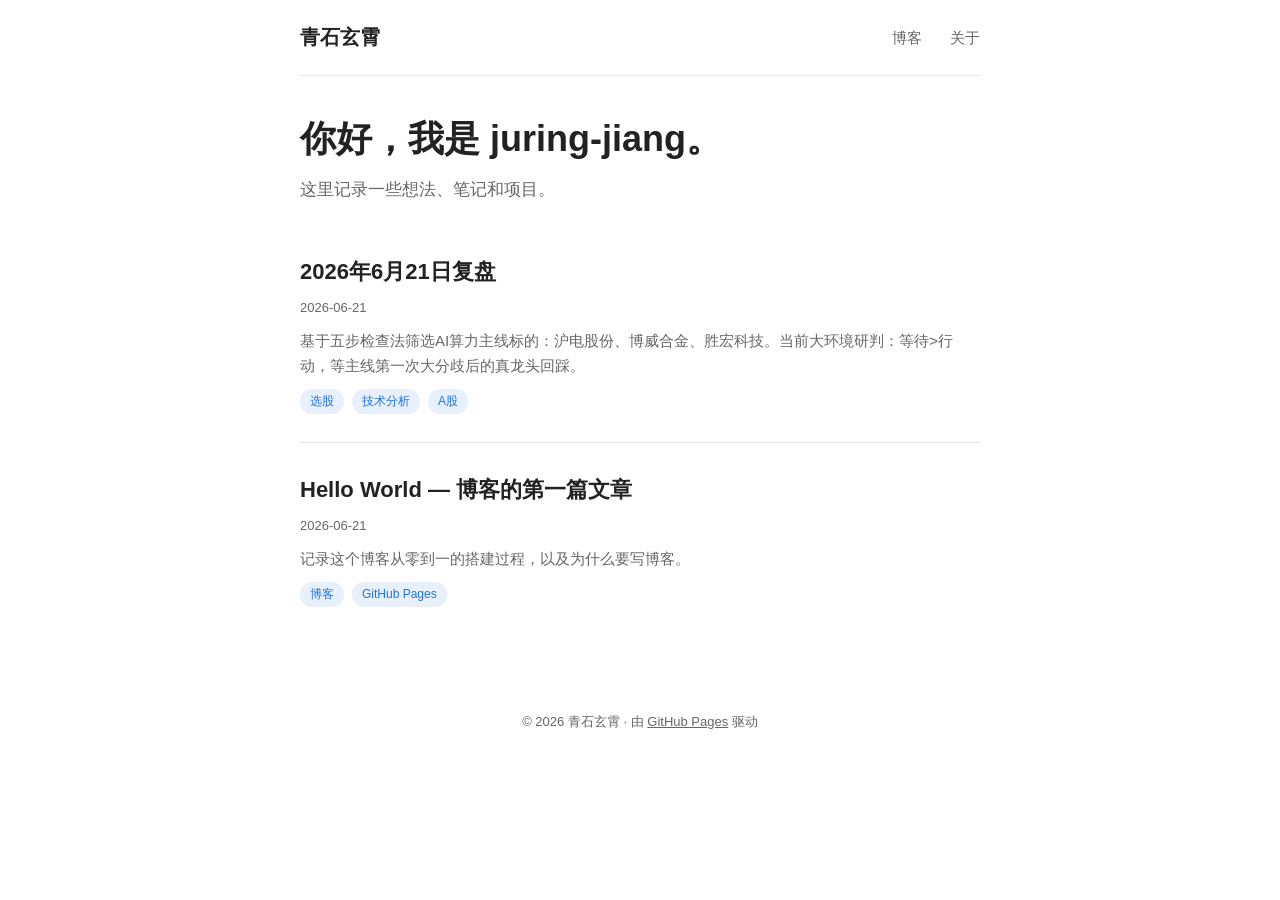
==== index.html @ 16de04e2 "站点更名为青石玄霄，复盘文章改标题" ====
<!DOCTYPE html>
<html lang="zh-CN">
<head>
  <meta charset="UTF-8">
  <meta name="viewport" content="width=device-width, initial-scale=1.0">
  <title>青石玄霄</title>
  <link rel="stylesheet" href="style.css">
</head>
<body>
  <div class="container">
    <nav>
      <a class="site-title" href="./">青石玄霄</a>
      <div class="nav-links">
        <a href="./">博客</a>
        <a href="about.html">关于</a>
      </div>
    </nav>

    <div class="hero">
      <h1>你好，我是 juring-jiang。</h1>
      <p>这里记录一些想法、笔记和项目。</p>
    </div>

    <ul class="post-list">
      <li class="post-card">
        <a href="posts/m20-pullback.html">
          <h2>2026年6月21日复盘</h2>
          <div class="meta">2026-06-21</div>
          <p class="excerpt">基于五步检查法筛选AI算力主线标的：沪电股份、博威合金、胜宏科技。当前大环境研判：等待&gt;行动，等主线第一次大分歧后的真龙头回踩。</p>
          <div class="tags">
            <span class="tag">选股</span>
            <span class="tag">技术分析</span>
            <span class="tag">A股</span>
          </div>
        </a>
      </li>
      <li class="post-card">
        <a href="posts/hello-world.html">
          <h2>Hello World — 博客的第一篇文章</h2>
          <div class="meta">2026-06-21</div>
          <p class="excerpt">记录这个博客从零到一的搭建过程，以及为什么要写博客。</p>
          <div class="tags">
            <span class="tag">博客</span>
            <span class="tag">GitHub Pages</span>
          </div>
        </a>
      </li>
    </ul>

    <footer>
      <p>&copy; 2026 青石玄霄 &middot; 由 <a href="https://pages.github.com">GitHub Pages</a> 驱动</p>
    </footer>
  </div>
</body>
</html>
---- style.css ----
:root {
  --bg: #fff;
  --text: #222;
  --muted: #666;
  --border: #e5e5e5;
  --accent: #1a73e8;
  --accent-hover: #1557b0;
  --card-bg: #fafafa;
  --tag-bg: #e8f0fe;
  --tag-text: #1a73e8;
  --max-width: 720px;
  --radius: 10px;
}

* { margin: 0; padding: 0; box-sizing: border-box; }

body {
  font-family: -apple-system, BlinkMacSystemFont, "Segoe UI", Roboto, "Helvetica Neue", Arial, "Noto Sans SC", sans-serif;
  color: var(--text);
  background: var(--bg);
  line-height: 1.75;
  font-size: 16px;
}

.container {
  max-width: var(--max-width);
  margin: 0 auto;
  padding: 0 20px;
}

nav {
  display: flex;
  justify-content: space-between;
  align-items: center;
  padding: 20px 0;
  border-bottom: 1px solid var(--border);
  margin-bottom: 40px;
}

nav .site-title {
  font-size: 20px;
  font-weight: 700;
  color: var(--text);
  text-decoration: none;
}

nav .nav-links a {
  margin-left: 24px;
  text-decoration: none;
  color: var(--muted);
  font-size: 15px;
}

nav .nav-links a:hover {
  color: var(--text);
}

.hero {
  margin-bottom: 48px;
}

.hero h1 {
  font-size: 36px;
  font-weight: 800;
  line-height: 1.3;
  margin-bottom: 12px;
}

.hero p {
  font-size: 17px;
  color: var(--muted);
}

.post-list {
  list-style: none;
}

.post-card {
  margin-bottom: 28px;
  padding-bottom: 28px;
  border-bottom: 1px solid var(--border);
}

.post-card:last-child {
  border-bottom: none;
}

.post-card a {
  text-decoration: none;
  color: inherit;
}

.post-card h2 {
  font-size: 22px;
  font-weight: 700;
  margin-bottom: 6px;
  color: var(--text);
}

.post-card h2:hover {
  color: var(--accent);
}

.post-card .meta {
  font-size: 13px;
  color: var(--muted);
  margin-bottom: 8px;
}

.post-card .excerpt {
  font-size: 15px;
  color: var(--muted);
  line-height: 1.7;
}

.post-card .tags {
  margin-top: 10px;
  display: flex;
  gap: 8px;
  flex-wrap: wrap;
}

.post-card .tag {
  font-size: 12px;
  padding: 2px 10px;
  border-radius: 12px;
  background: var(--tag-bg);
  color: var(--tag-text);
}

.about-section {
  max-width: 640px;
  margin: 0 auto;
}

.about-section h1 {
  font-size: 30px;
  font-weight: 800;
  margin-bottom: 20px;
}

.about-section p {
  font-size: 16px;
  color: var(--muted);
  margin-bottom: 16px;
}

.article {
  max-width: 680px;
  margin: 0 auto;
}

.article h1 {
  font-size: 32px;
  font-weight: 800;
  margin-bottom: 10px;
  line-height: 1.3;
}

.article .meta {
  font-size: 14px;
  color: var(--muted);
  margin-bottom: 30px;
}

.article .content h2 {
  font-size: 22px;
  font-weight: 700;
  margin-top: 36px;
  margin-bottom: 12px;
}

.article .content h3 {
  font-size: 18px;
  font-weight: 600;
  margin-top: 28px;
  margin-bottom: 10px;
}

.article .content p {
  margin-bottom: 16px;
  font-size: 16px;
  line-height: 1.85;
  color: #333;
}

.article .content ul, .article .content ol {
  margin-bottom: 16px;
  padding-left: 24px;
}

.article .content li {
  margin-bottom: 6px;
  color: #333;
}

.article .content pre {
  background: #f5f5f5;
  border-radius: var(--radius);
  padding: 16px;
  overflow-x: auto;
  margin-bottom: 16px;
  font-size: 14px;
  line-height: 1.6;
}

.article .content code {
  font-family: "SF Mono", "Fira Code", "Fira Mono", Menlo, Consolas, monospace;
  font-size: 14px;
  background: #f5f5f5;
  padding: 2px 6px;
  border-radius: 4px;
}

.article .content pre code {
  background: none;
  padding: 0;
}

.article .content table {
  width: 100%;
  border-collapse: collapse;
  margin-bottom: 20px;
  font-size: 14px;
}

.article .content th,
.article .content td {
  padding: 10px 14px;
  border: 1px solid var(--border);
  text-align: left;
  vertical-align: top;
}

.article .content th {
  background: #f5f5f5;
  font-weight: 600;
  font-size: 13px;
  color: var(--text);
}

.article .content td {
  color: #333;
}

.article .content blockquote {
  border-left: 3px solid var(--accent);
  padding: 8px 16px;
  margin: 16px 0;
  background: #f8f9fb;
  border-radius: 0 6px 6px 0;
  color: var(--muted);
  font-size: 15px;
}

.article .content hr {
  border: none;
  border-top: 1px solid var(--border);
  margin: 32px 0;
}

.article .content .callout {
  background: #fef9e7;
  border-left: 4px solid #f0b90b;
  padding: 12px 16px;
  border-radius: 0 8px 8px 0;
  margin: 16px 0;
  font-size: 14px;
  color: #333;
}

.article .content .callout-danger {
  background: #fdf0f0;
  border-left-color: #e24b4a;
}

.article .back-link {
  display: inline-block;
  margin-top: 40px;
  color: var(--accent);
  text-decoration: none;
  font-size: 15px;
}

.article .back-link:hover {
  text-decoration: underline;
}

footer {
  text-align: center;
  padding: 48px 0 32px;
  font-size: 13px;
  color: var(--muted);
}

footer a {
  color: var(--muted);
}

@media (max-width: 600px) {
  .hero h1 { font-size: 26px; }
  .post-card h2 { font-size: 19px; }
  .article h1 { font-size: 26px; }
  nav { flex-direction: column; gap: 10px; }
}
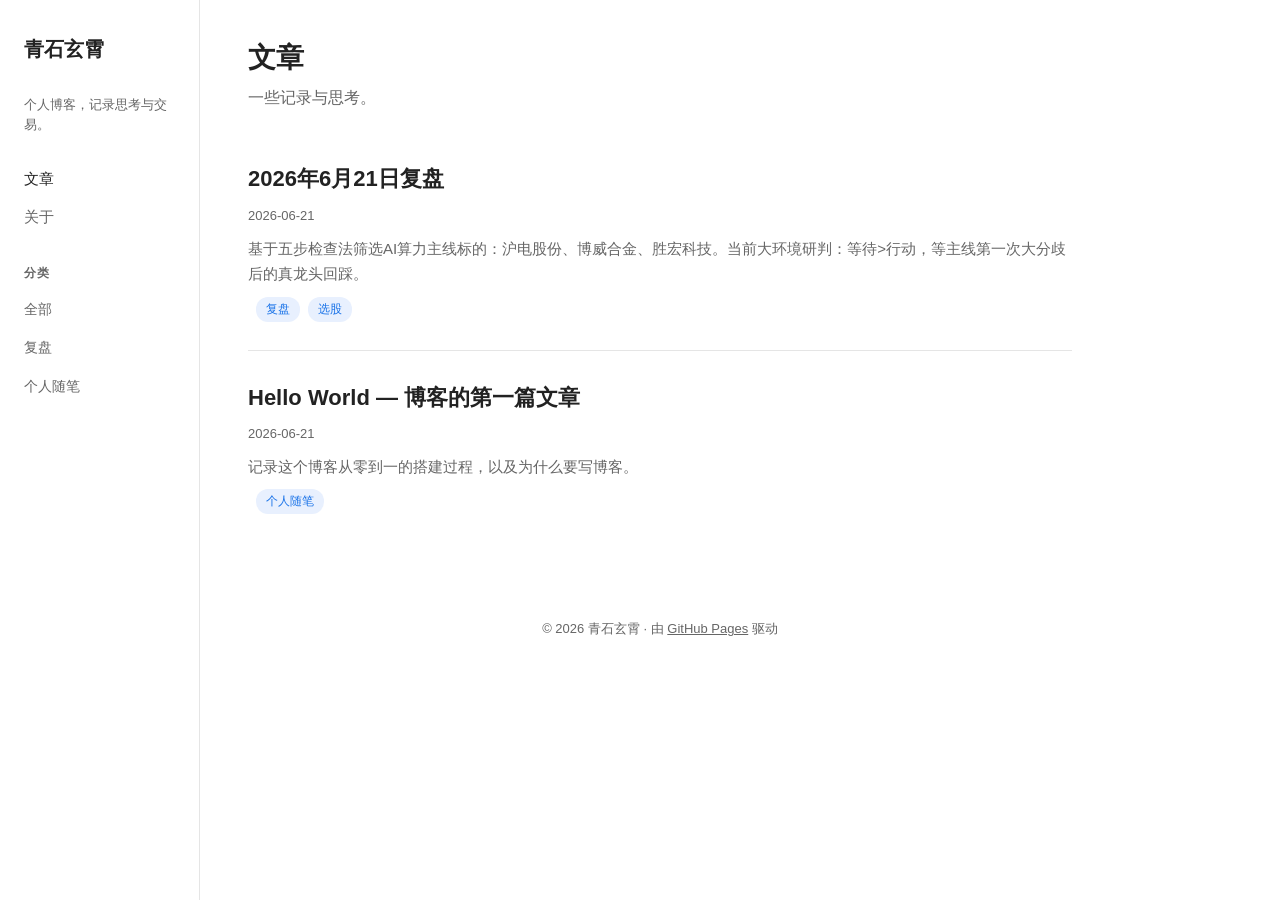
==== commit 3112a723: "新增左侧边栏分类导航，更新关于页介绍" ====
--- a/index.html
+++ b/index.html
@@ -7,49 +7,87 @@
   <link rel="stylesheet" href="style.css">
 </head>
 <body>
-  <div class="container">
-    <nav>
-      <a class="site-title" href="./">青石玄霄</a>
-      <div class="nav-links">
-        <a href="./">博客</a>
-        <a href="about.html">关于</a>
-      </div>
-    </nav>
 
-    <div class="hero">
-      <h1>你好，我是 juring-jiang。</h1>
-      <p>这里记录一些想法、笔记和项目。</p>
-    </div>
+<aside class="sidebar">
+  <a class="site-title" href="./">青石玄霄</a>
+  <p class="site-desc">个人博客，记录思考与交易。</p>
 
-    <ul class="post-list">
-      <li class="post-card">
-        <a href="posts/m20-pullback.html">
-          <h2>2026年6月21日复盘</h2>
-          <div class="meta">2026-06-21</div>
-          <p class="excerpt">基于五步检查法筛选AI算力主线标的：沪电股份、博威合金、胜宏科技。当前大环境研判：等待&gt;行动，等主线第一次大分歧后的真龙头回踩。</p>
-          <div class="tags">
-            <span class="tag">选股</span>
-            <span class="tag">技术分析</span>
-            <span class="tag">A股</span>
-          </div>
-        </a>
-      </li>
-      <li class="post-card">
-        <a href="posts/hello-world.html">
-          <h2>Hello World — 博客的第一篇文章</h2>
-          <div class="meta">2026-06-21</div>
-          <p class="excerpt">记录这个博客从零到一的搭建过程，以及为什么要写博客。</p>
-          <div class="tags">
-            <span class="tag">博客</span>
-            <span class="tag">GitHub Pages</span>
-          </div>
-        </a>
-      </li>
-    </ul>
+  <div class="sidebar-nav">
+    <a href="./" class="active">文章</a>
+    <a href="about.html">关于</a>
+  </div>
 
-    <footer>
-      <p>&copy; 2026 青石玄霄 &middot; 由 <a href="https://pages.github.com">GitHub Pages</a> 驱动</p>
-    </footer>
+  <div class="sidebar-cats">
+    <span class="cat-label">分类</span>
+    <a href="./">全部</a>
+    <a href="?tag=复盘">复盘</a>
+    <a href="?tag=个人随笔">个人随笔</a>
   </div>
+</aside>
+
+<main class="main">
+  <div class="hero">
+    <h1>文章</h1>
+    <p>一些记录与思考。</p>
+  </div>
+
+  <ul class="post-list">
+    <li class="post-card">
+      <a href="posts/m20-pullback.html">
+        <h2>2026年6月21日复盘</h2>
+        <div class="meta">2026-06-21</div>
+        <p class="excerpt">基于五步检查法筛选AI算力主线标的：沪电股份、博威合金、胜宏科技。当前大环境研判：等待&gt;行动，等主线第一次大分歧后的真龙头回踩。</p>
+        <div class="tags">
+          <a class="tag" href="?tag=复盘">复盘</a>
+          <a class="tag" href="?tag=选股">选股</a>
+        </div>
+      </a>
+    </li>
+    <li class="post-card">
+      <a href="posts/hello-world.html">
+        <h2>Hello World — 博客的第一篇文章</h2>
+        <div class="meta">2026-06-21</div>
+        <p class="excerpt">记录这个博客从零到一的搭建过程，以及为什么要写博客。</p>
+        <div class="tags">
+          <a class="tag" href="?tag=个人随笔">个人随笔</a>
+        </div>
+      </a>
+    </li>
+  </ul>
+
+  <footer>
+    <p>&copy; 2026 青石玄霄 &middot; 由 <a href="https://pages.github.com">GitHub Pages</a> 驱动</p>
+  </footer>
+</main>
+
+<script>
+(function(){
+  var params = new URLSearchParams(location.search);
+  var tag = params.get('tag');
+  if (!tag) return;
+  var cards = document.querySelectorAll('.post-card');
+  var any = false;
+  cards.forEach(function(c){
+    var tags = c.querySelectorAll('.tag');
+    var match = false;
+    tags.forEach(function(t){
+      if (t.textContent.trim() === tag) match = true;
+    });
+    if (!match) { c.style.display = 'none'; }
+    else { any = true; }
+  });
+  if (!any) {
+    document.querySelector('.hero h1').textContent = '没有「' + tag + '」分类的文章';
+    document.querySelector('.hero p').textContent = '';
+  } else {
+    document.querySelector('.hero h1').textContent = tag;
+    document.querySelector('.hero p').textContent = '';
+  }
+  document.querySelectorAll('.sidebar-cats a').forEach(function(a){
+    a.classList.toggle('active', a.getAttribute('href') === '?tag=' + tag);
+  });
+})();
+</script>
+
 </body>
 </html>
--- a/style.css
+++ b/style.css
@@ -5,10 +5,9 @@
   --border: #e5e5e5;
   --accent: #1a73e8;
   --accent-hover: #1557b0;
-  --card-bg: #fafafa;
   --tag-bg: #e8f0fe;
   --tag-text: #1a73e8;
-  --max-width: 720px;
+  --sidebar-w: 200px;
   --radius: 10px;
 }
 
@@ -22,37 +21,96 @@
   font-size: 16px;
 }
 
-.container {
-  max-width: var(--max-width);
-  margin: 0 auto;
-  padding: 0 20px;
-}
-
-nav {
-  display: flex;
-  justify-content: space-between;
-  align-items: center;
-  padding: 20px 0;
-  border-bottom: 1px solid var(--border);
-  margin-bottom: 40px;
-}
-
-nav .site-title {
+.sidebar {
+  position: fixed;
+  top: 0;
+  left: 0;
+  width: var(--sidebar-w);
+  height: 100vh;
+  padding: 32px 24px;
+  border-right: 1px solid var(--border);
+  display: flex;
+  flex-direction: column;
+  gap: 28px;
+  overflow-y: auto;
+}
+
+.sidebar .site-title {
   font-size: 20px;
   font-weight: 700;
   color: var(--text);
   text-decoration: none;
 }
 
-nav .nav-links a {
-  margin-left: 24px;
+.sidebar .site-title:hover {
+  color: var(--accent);
+}
+
+.sidebar .site-desc {
+  font-size: 13px;
+  color: var(--muted);
+  line-height: 1.5;
+}
+
+.sidebar-nav {
+  display: flex;
+  flex-direction: column;
+  gap: 4px;
+}
+
+.sidebar-nav a {
   text-decoration: none;
   color: var(--muted);
   font-size: 15px;
-}
-
-nav .nav-links a:hover {
-  color: var(--text);
+  padding: 4px 0;
+  transition: color .15s;
+}
+
+.sidebar-nav a:hover,
+.sidebar-nav a.active {
+  color: var(--text);
+}
+
+.sidebar-cats {
+  display: flex;
+  flex-direction: column;
+  gap: 8px;
+}
+
+.sidebar-cats .cat-label {
+  font-size: 12px;
+  font-weight: 600;
+  text-transform: uppercase;
+  letter-spacing: .5px;
+  color: var(--muted);
+  margin-bottom: 2px;
+}
+
+.sidebar-cats a {
+  text-decoration: none;
+  font-size: 14px;
+  color: var(--muted);
+  padding: 3px 0;
+  display: flex;
+  align-items: center;
+  gap: 8px;
+}
+
+.sidebar-cats a:hover,
+.sidebar-cats a.active {
+  color: var(--accent);
+}
+
+.sidebar-cats .count {
+  font-size: 12px;
+  color: var(--muted);
+  margin-left: auto;
+}
+
+.main {
+  margin-left: var(--sidebar-w);
+  padding: 40px 48px;
+  max-width: 920px;
 }
 
 .hero {
@@ -60,14 +118,14 @@
 }
 
 .hero h1 {
-  font-size: 36px;
+  font-size: 28px;
   font-weight: 800;
   line-height: 1.3;
-  margin-bottom: 12px;
+  margin-bottom: 8px;
 }
 
 .hero p {
-  font-size: 17px;
+  font-size: 16px;
   color: var(--muted);
 }
 
@@ -126,11 +184,15 @@
   border-radius: 12px;
   background: var(--tag-bg);
   color: var(--tag-text);
+  text-decoration: none;
+}
+
+.post-card .tag:hover {
+  filter: brightness(.95);
 }
 
 .about-section {
   max-width: 640px;
-  margin: 0 auto;
 }
 
 .about-section h1 {
@@ -146,8 +208,7 @@
 }
 
 .article {
-  max-width: 680px;
-  margin: 0 auto;
+  max-width: 700px;
 }
 
 .article h1 {
@@ -297,9 +358,29 @@
   color: var(--muted);
 }
 
-@media (max-width: 600px) {
-  .hero h1 { font-size: 26px; }
+@media (max-width: 768px) {
+  .sidebar {
+    position: static;
+    width: 100%;
+    height: auto;
+    padding: 20px;
+    border-right: none;
+    border-bottom: 1px solid var(--border);
+    flex-direction: row;
+    flex-wrap: wrap;
+    gap: 16px;
+    align-items: center;
+  }
+  .sidebar .site-desc { display: none; }
+  .sidebar-nav { flex-direction: row; gap: 16px; }
+  .sidebar-cats { flex-direction: row; gap: 12px; }
+  .sidebar-cats .cat-label { display: none; }
+  .sidebar-cats .count { display: none; }
+  .main {
+    margin-left: 0;
+    padding: 24px 20px;
+  }
+  .hero h1 { font-size: 24px; }
   .post-card h2 { font-size: 19px; }
   .article h1 { font-size: 26px; }
-  nav { flex-direction: column; gap: 10px; }
-}
+}
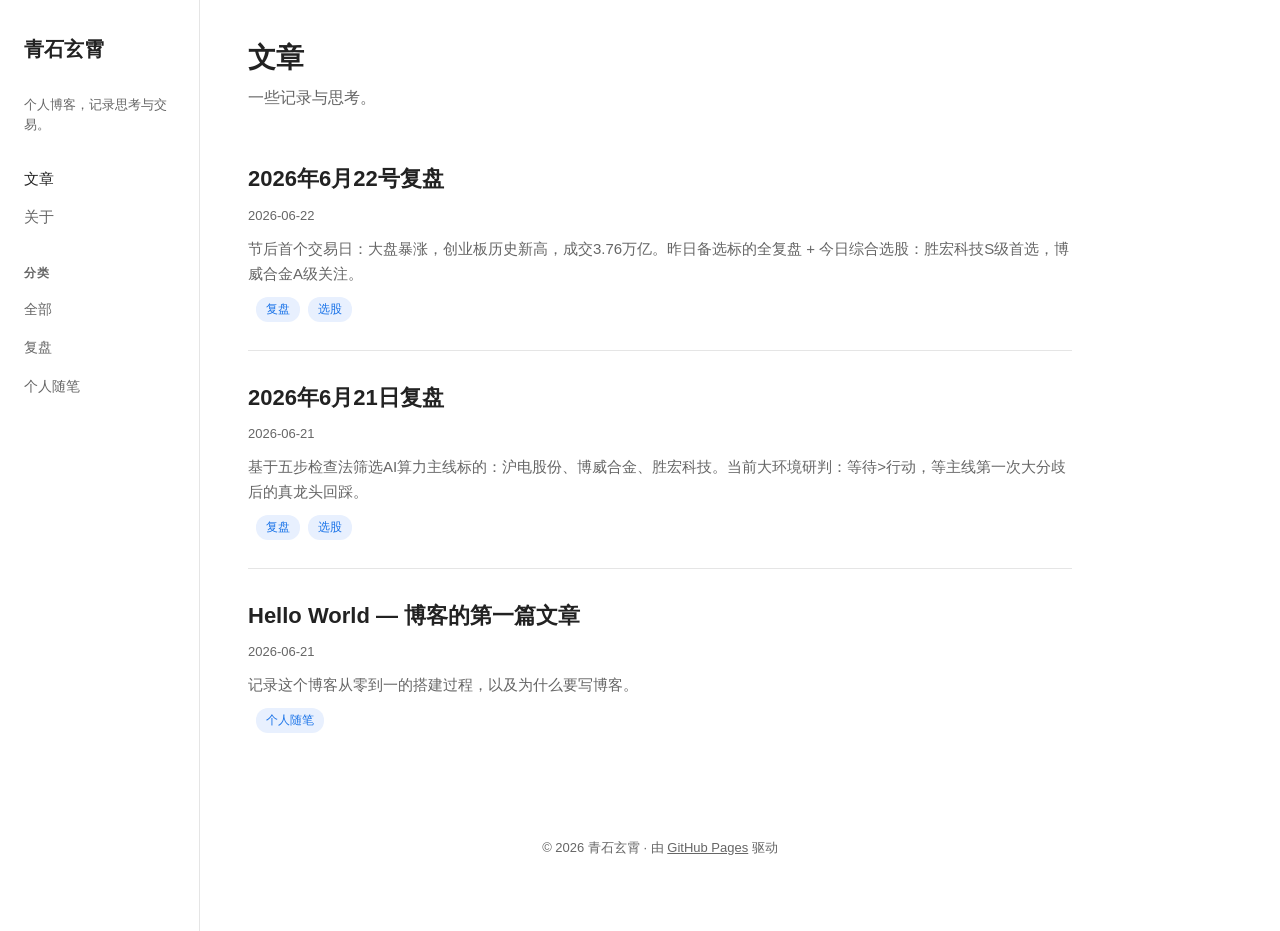
==== commit 86efe9df: "新增2026年6月22号复盘文章，补充报告样式" ====
--- a/index.html
+++ b/index.html
@@ -32,6 +32,17 @@
   </div>
 
   <ul class="post-list">
+    <li class="post-card">
+      <a href="posts/fupan-0622.html">
+        <h2>2026年6月22号复盘</h2>
+        <div class="meta">2026-06-22</div>
+        <p class="excerpt">节后首个交易日：大盘暴涨，创业板历史新高，成交3.76万亿。昨日备选标的全复盘 + 今日综合选股：胜宏科技S级首选，博威合金A级关注。</p>
+        <div class="tags">
+          <a class="tag" href="?tag=复盘">复盘</a>
+          <a class="tag" href="?tag=选股">选股</a>
+        </div>
+      </a>
+    </li>
     <li class="post-card">
       <a href="posts/m20-pullback.html">
         <h2>2026年6月21日复盘</h2>
--- a/style.css
+++ b/style.css
@@ -19,20 +19,18 @@
   background: var(--bg);
   line-height: 1.75;
   font-size: 16px;
+  display: flex;
+  min-height: 100vh;
 }
 
 .sidebar {
-  position: fixed;
-  top: 0;
-  left: 0;
   width: var(--sidebar-w);
-  height: 100vh;
+  flex-shrink: 0;
   padding: 32px 24px;
   border-right: 1px solid var(--border);
   display: flex;
   flex-direction: column;
   gap: 28px;
-  overflow-y: auto;
 }
 
 .sidebar .site-title {
@@ -108,7 +106,8 @@
 }
 
 .main {
-  margin-left: var(--sidebar-w);
+  flex: 1;
+  min-width: 0;
   padding: 40px 48px;
   max-width: 920px;
 }
@@ -209,6 +208,7 @@
 
 .article {
   max-width: 700px;
+  margin: 0 auto;
 }
 
 .article h1 {
@@ -335,6 +335,163 @@
   border-left-color: #e24b4a;
 }
 
+.article .content .callout-green {
+  background: #ebf4de;
+  border-left: 4px solid #5a9a1a;
+  padding: 12px 16px;
+  border-radius: 0 8px 8px 0;
+  margin: 16px 0;
+  font-size: 14px;
+  color: #2d5a0a;
+}
+
+.article .content .callout-blue {
+  background: #e8f0fa;
+  border-left: 4px solid #2560c0;
+  padding: 12px 16px;
+  border-radius: 0 8px 8px 0;
+  margin: 16px 0;
+  font-size: 14px;
+  color: #183a78;
+}
+
+.article .content .metrics-grid {
+  display: grid;
+  grid-template-columns: repeat(auto-fill, minmax(160px, 1fr));
+  gap: 10px;
+  margin: 16px 0;
+}
+
+.article .content .metric {
+  background: #f3f2ec;
+  border-radius: 8px;
+  padding: 12px 14px;
+}
+
+.article .content .metric .mlabel {
+  font-size: 11px;
+  color: #888;
+  margin-bottom: 3px;
+}
+
+.article .content .metric .mval {
+  font-size: 17px;
+  font-weight: 600;
+}
+
+.article .content .red { color: #c0282a; }
+.article .content .green { color: #27783a; }
+
+.article .content .badge {
+  display: inline-block;
+  font-size: 11px;
+  font-weight: 600;
+  padding: 3px 10px;
+  border-radius: 4px;
+  margin-right: 6px;
+}
+
+.article .content .badge-hit { background: #e8f4dc; color: #366010; }
+.article .content .badge-miss { background: #faeaea; color: #8a2020; }
+.article .content .badge-wait { background: #faf0e0; color: #7a4a10; }
+.article .content .badge-near { background: #e8f0fa; color: #2040a0; }
+
+.article .content .stock-card-rpt {
+  border: 0.5px solid var(--border);
+  border-radius: 10px;
+  overflow: hidden;
+  margin-bottom: 14px;
+}
+
+.article .content .sc-head {
+  padding: 14px 18px 10px;
+  display: flex;
+  justify-content: space-between;
+  align-items: flex-start;
+}
+
+.article .content .sc-head h4 { font-size: 15px; font-weight: 600; margin: 0 0 2px 0; }
+.article .content .sc-head .code { font-size: 11px; color: #999; }
+
+.article .content .sc-grade {
+  font-size: 12px;
+  font-weight: 700;
+  padding: 4px 10px;
+  border-radius: 6px;
+  white-space: nowrap;
+}
+
+.article .content .grade-s { background: #ffeaea; color: #a01818; }
+.article .content .grade-a { background: #fff4e0; color: #8a5010; }
+.article .content .grade-b { background: #f0f4ff; color: #2040a0; }
+
+.article .content .sc-body {
+  padding: 12px 18px 16px;
+  background: #faf9f7;
+  border-top: 0.5px solid var(--border);
+  display: grid;
+  grid-template-columns: repeat(auto-fill, minmax(160px, 1fr));
+  gap: 10px;
+}
+
+.article .content .sc-item label {
+  font-size: 11px;
+  color: #888;
+  display: block;
+  margin-bottom: 2px;
+}
+
+.article .content .sc-item .val {
+  font-size: 14px;
+  font-weight: 600;
+}
+
+.article .content .sc-foot {
+  padding: 12px 18px;
+  border-top: 0.5px solid var(--border);
+}
+
+.article .content .ops-box {
+  background: #f3f2ec;
+  border-radius: 7px;
+  padding: 11px 14px;
+  font-size: 13px;
+  line-height: 1.8;
+  color: #333;
+  margin-top: 10px;
+}
+
+.article .content .checklist {
+  display: flex;
+  flex-direction: column;
+  gap: 10px;
+  margin: 16px 0;
+}
+
+.article .content .cl-item {
+  display: flex;
+  align-items: flex-start;
+  gap: 12px;
+  font-size: 14px;
+}
+
+.article .content .cl-dot {
+  width: 22px;
+  height: 22px;
+  border-radius: 50%;
+  display: flex;
+  align-items: center;
+  justify-content: center;
+  font-size: 11px;
+  font-weight: 700;
+  flex-shrink: 0;
+  margin-top: 2px;
+}
+
+.article .content .cl-pass { background: #e8f4dc; color: #366010; }
+.article .content .cl-fail { background: #faeaea; color: #992020; }
+.article .content .cl-warn { background: #faf0e0; color: #8a5010; }
+
 .article .back-link {
   display: inline-block;
   margin-top: 40px;
@@ -359,10 +516,9 @@
 }
 
 @media (max-width: 768px) {
+  body { flex-direction: column; }
   .sidebar {
-    position: static;
     width: 100%;
-    height: auto;
     padding: 20px;
     border-right: none;
     border-bottom: 1px solid var(--border);
@@ -377,8 +533,8 @@
   .sidebar-cats .cat-label { display: none; }
   .sidebar-cats .count { display: none; }
   .main {
-    margin-left: 0;
     padding: 24px 20px;
+    max-width: none;
   }
   .hero h1 { font-size: 24px; }
   .post-card h2 { font-size: 19px; }
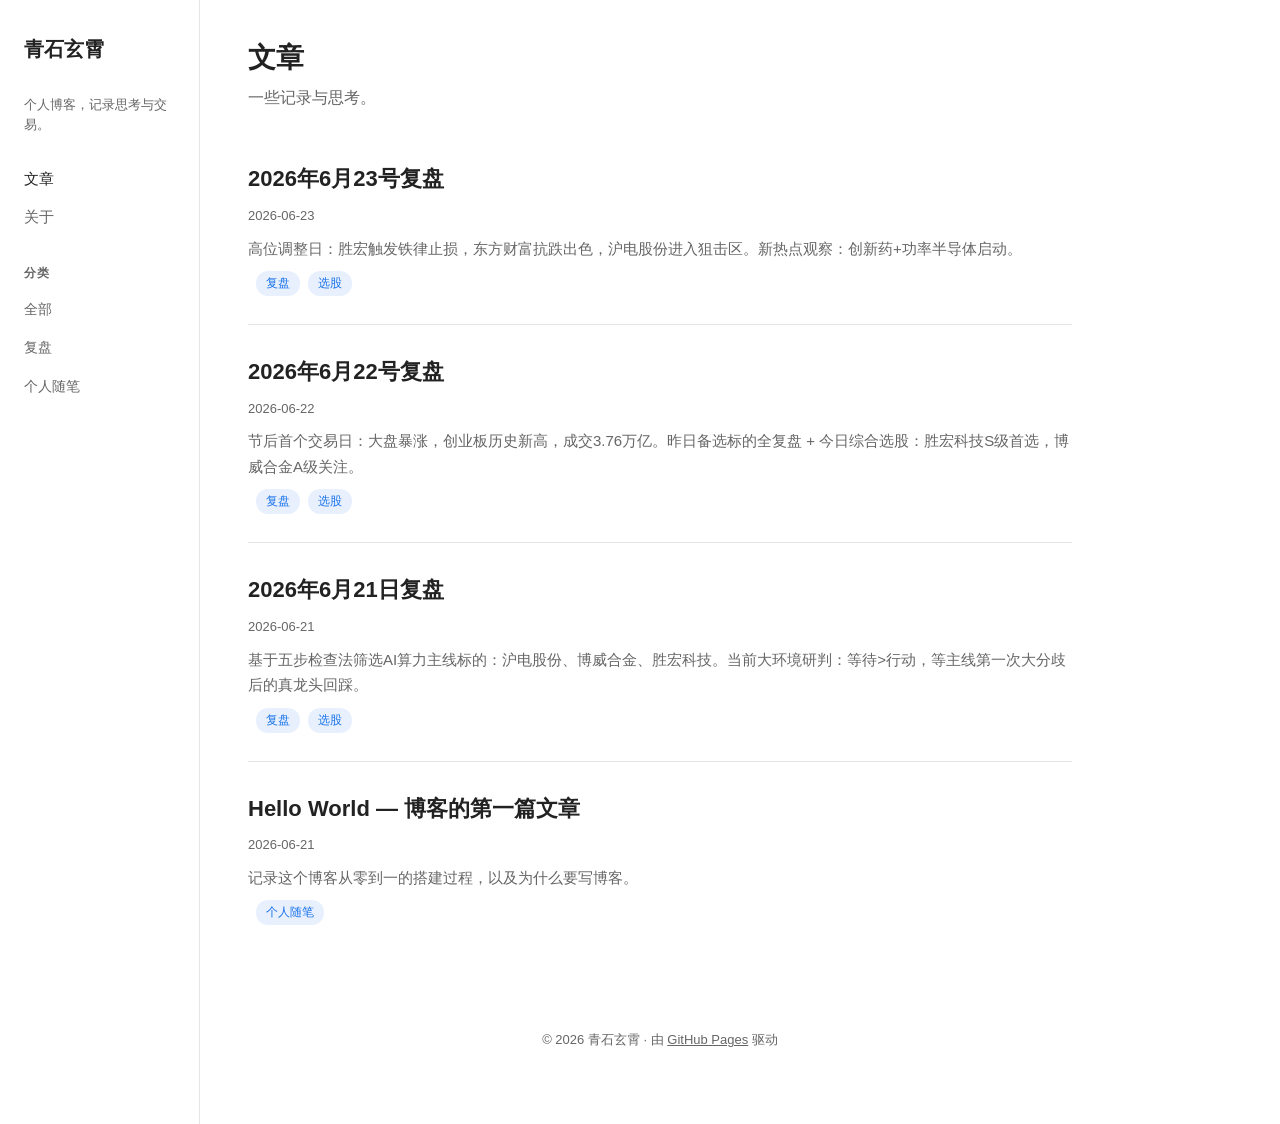
==== commit af134559: "新增2026年6月23号复盘文章" ====
--- a/index.html
+++ b/index.html
@@ -32,6 +32,17 @@
   </div>
 
   <ul class="post-list">
+    <li class="post-card">
+      <a href="posts/fupan-0623.html">
+        <h2>2026年6月23号复盘</h2>
+        <div class="meta">2026-06-23</div>
+        <p class="excerpt">高位调整日：胜宏触发铁律止损，东方财富抗跌出色，沪电股份进入狙击区。新热点观察：创新药+功率半导体启动。</p>
+        <div class="tags">
+          <a class="tag" href="?tag=复盘">复盘</a>
+          <a class="tag" href="?tag=选股">选股</a>
+        </div>
+      </a>
+    </li>
     <li class="post-card">
       <a href="posts/fupan-0622.html">
         <h2>2026年6月22号复盘</h2>
--- a/style.css
+++ b/style.css
@@ -355,6 +355,16 @@
   color: #183a78;
 }
 
+.article .content .callout-purple {
+  background: #f0ebf9;
+  border-left: 4px solid #7040c0;
+  padding: 12px 16px;
+  border-radius: 0 8px 8px 0;
+  margin: 16px 0;
+  font-size: 14px;
+  color: #3a1870;
+}
+
 .article .content .metrics-grid {
   display: grid;
   grid-template-columns: repeat(auto-fill, minmax(160px, 1fr));
@@ -491,6 +501,39 @@
 .article .content .cl-pass { background: #e8f4dc; color: #366010; }
 .article .content .cl-fail { background: #faeaea; color: #992020; }
 .article .content .cl-warn { background: #faf0e0; color: #8a5010; }
+
+.article .content .tag-s { display:inline-block; font-size:11px; font-weight:600; padding:3px 9px; border-radius:4px; background:#faeaea; color:#b01818; }
+.article .content .tag-a { display:inline-block; font-size:11px; font-weight:600; padding:3px 9px; border-radius:4px; background:#faf0e0; color:#904010; }
+.article .content .tag-b { display:inline-block; font-size:11px; font-weight:600; padding:3px 9px; border-radius:4px; background:#efefec; color:#555; }
+.article .content .tag-ok { display:inline-block; font-size:11px; font-weight:600; padding:3px 9px; border-radius:4px; background:#e8f4dc; color:#2a6018; }
+.article .content .tag-warn { display:inline-block; font-size:11px; font-weight:600; padding:3px 9px; border-radius:4px; background:#faf0e0; color:#8a4f10; }
+.article .content .tag-stop { display:inline-block; font-size:11px; font-weight:600; padding:3px 9px; border-radius:4px; background:#faeaea; color:#922020; }
+.article .content .tag-wait { display:inline-block; font-size:11px; font-weight:600; padding:3px 9px; border-radius:4px; background:#eef2fa; color:#3050a0; }
+
+.article .content .chip { display:inline-block; font-size:11px; padding:3px 9px; border-radius:4px; background:#ececea; color:#555; margin:2px 4px 2px 0; }
+.article .content .chip-ok { background:#e0f0d8; color:#2a6010; }
+.article .content .chip-bad { background:#faecec; color:#b02020; }
+.article .content .chip-warn { background:#faf0e0; color:#8a4010; }
+
+.article .content .summary-grid { display:grid; grid-template-columns:repeat(3,1fr); gap:12px; margin:16px 0; }
+.article .content .sum-card { border-radius:8px; padding:14px 16px; }
+.article .content .sum-card h4 { font-size:13px; font-weight:600; margin:0 0 8px 0; }
+.article .content .sum-card p { font-size:13px; line-height:1.75; color:#4a4a48; margin:0; }
+.article .content .sum-s { background:#faeaea; }
+.article .content .sum-a { background:#faf1e3; }
+
+.article .content .two-col { display:grid; grid-template-columns:1fr 1fr; gap:16px; }
+.article .content .kv-box { background:#f3f2ec; border-radius:10px; padding:16px 18px; margin-bottom:12px; }
+.article .content .kv-box h4 { font-size:14px; font-weight:600; margin:0 0 10px 0; color:#1c1c1a; }
+.article .content .kv-row { display:flex; justify-content:space-between; align-items:baseline; padding:5px 0; border-bottom:0.5px solid #e8e7e3; font-size:13px; }
+.article .content .kv-row:last-child { border-bottom:none; }
+.article .content .kv-row .k { color:#888; }
+.article .content .kv-row .v { font-weight:600; }
+
+@media (max-width: 640px) {
+  .article .content .summary-grid { grid-template-columns:1fr; }
+  .article .content .two-col { grid-template-columns:1fr; }
+}
 
 .article .back-link {
   display: inline-block;
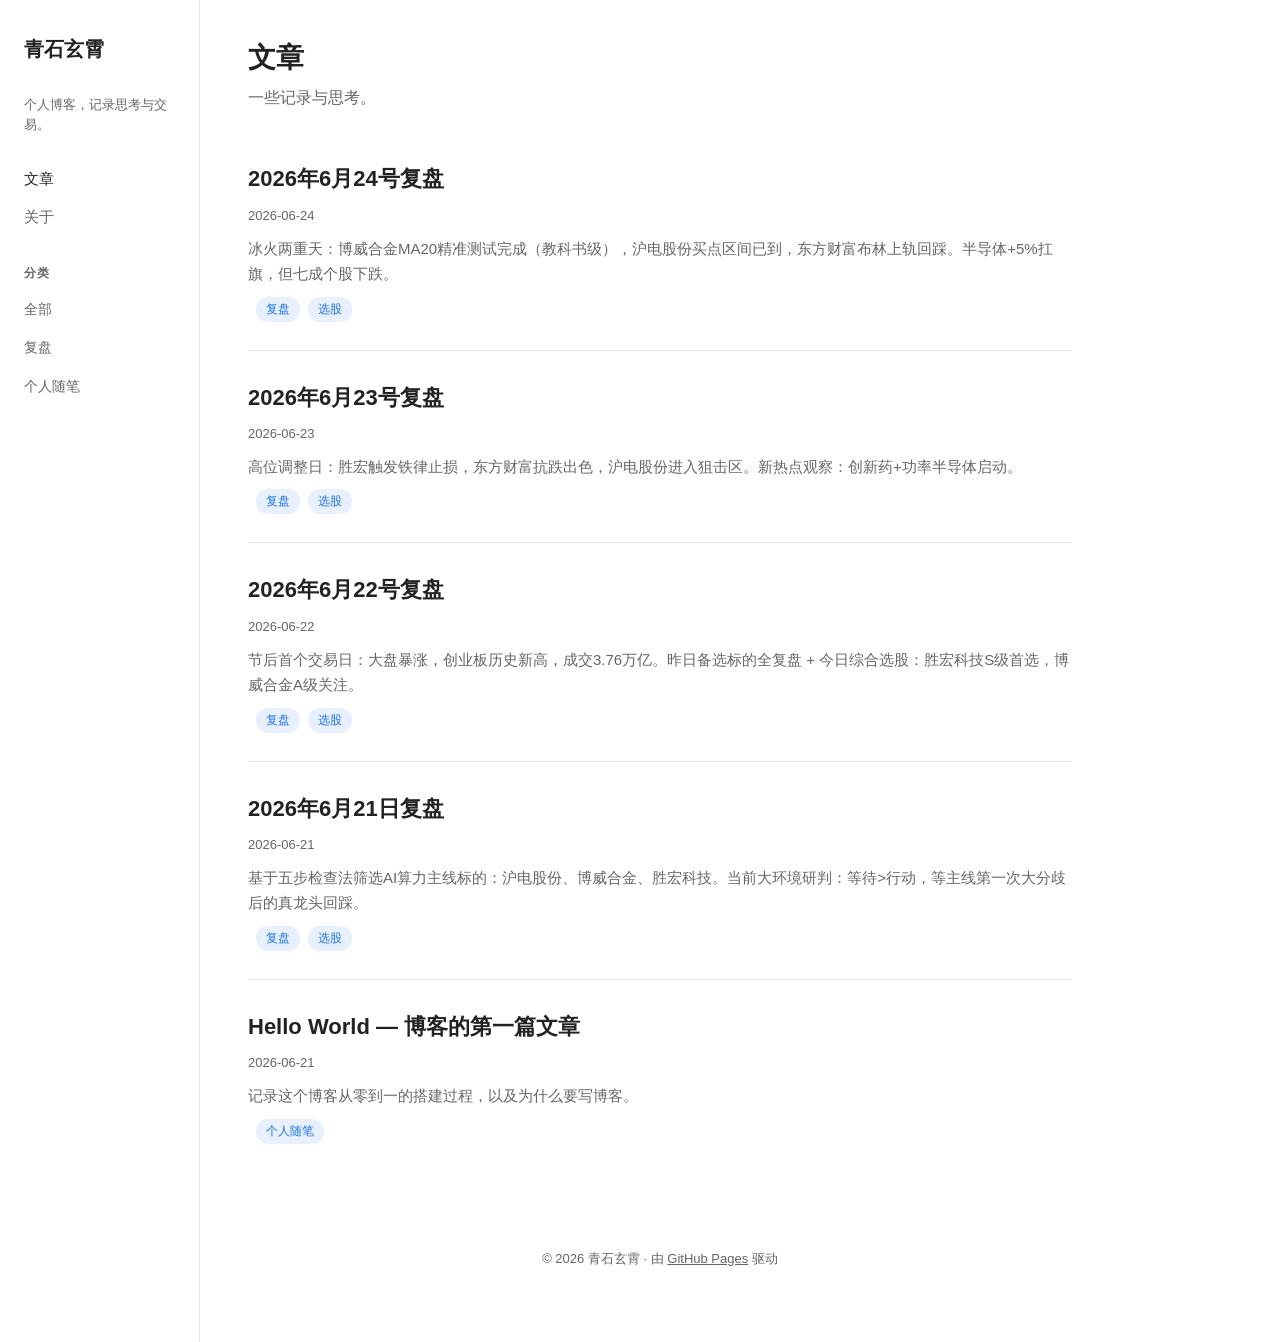
==== commit f18bbdf4: "新增2026年6月24号复盘文章" ====
--- a/index.html
+++ b/index.html
@@ -32,6 +32,17 @@
   </div>
 
   <ul class="post-list">
+    <li class="post-card">
+      <a href="posts/fupan-0624.html">
+        <h2>2026年6月24号复盘</h2>
+        <div class="meta">2026-06-24</div>
+        <p class="excerpt">冰火两重天：博威合金MA20精准测试完成（教科书级），沪电股份买点区间已到，东方财富布林上轨回踩。半导体+5%扛旗，但七成个股下跌。</p>
+        <div class="tags">
+          <a class="tag" href="?tag=复盘">复盘</a>
+          <a class="tag" href="?tag=选股">选股</a>
+        </div>
+      </a>
+    </li>
     <li class="post-card">
       <a href="posts/fupan-0623.html">
         <h2>2026年6月23号复盘</h2>
--- a/style.css
+++ b/style.css
@@ -364,6 +364,30 @@
   font-size: 14px;
   color: #3a1870;
 }
+
+.article .content .callout-yellow {
+  background: #fdfae8;
+  border-left: 4px solid #c0a010;
+  padding: 12px 16px;
+  border-radius: 0 8px 8px 0;
+  margin: 16px 0;
+  font-size: 14px;
+  color: #6a5010;
+}
+
+.article .content .tag-hold { display:inline-block; font-size:11px; font-weight:600; padding:3px 9px; border-radius:4px; background:#f3eff9; color:#5a30a0; }
+
+.article .content .note-row { display:flex; align-items:flex-start; gap:8px; font-size:13px; color:#555; margin-bottom:7px; }
+.article .content .note-dot { width:5px; height:5px; border-radius:50%; flex-shrink:0; margin-top:7px; }
+.article .content .dot-red { background:#c03030; }
+.article .content .dot-green { background:#4a9a18; }
+.article .content .dot-blue { background:#2060c0; }
+.article .content .dot-orange { background:#c07820; }
+
+.article .content .stock-label { display:inline-block; font-size:12px; font-weight:700; padding:4px 12px; border-radius:6px; }
+.article .content .stock-label-s { background:#faeaea; color:#b01818; border:1px solid #f0c0c0; }
+.article .content .stock-label-warn { background:#faf0e0; color:#904010; border:1px solid #f0d0a0; }
+.article .content .stock-label-wait { background:#faf0e0; color:#904010; border:1px solid #f0d0a0; }
 
 .article .content .metrics-grid {
   display: grid;
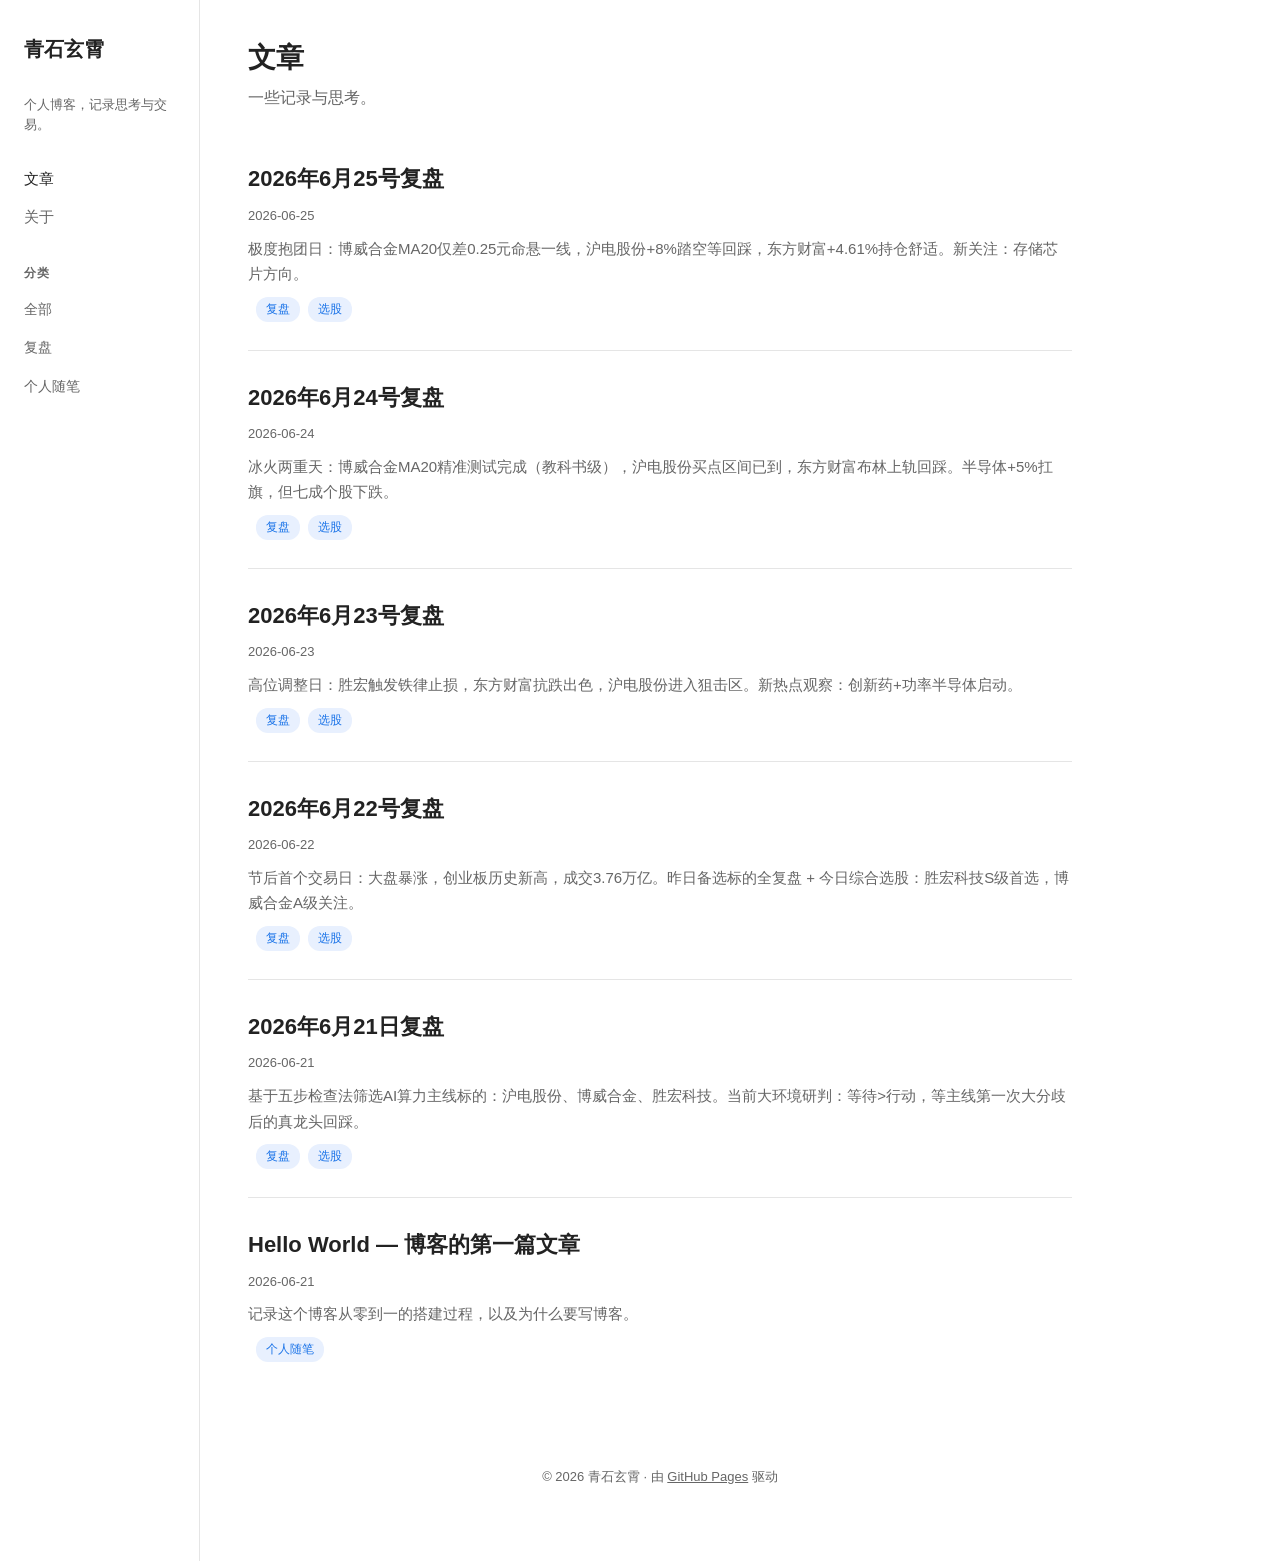
==== commit 3aed1117: "新增2026年6月25号复盘文章" ====
--- a/index.html
+++ b/index.html
@@ -32,6 +32,17 @@
   </div>
 
   <ul class="post-list">
+    <li class="post-card">
+      <a href="posts/fupan-0625.html">
+        <h2>2026年6月25号复盘</h2>
+        <div class="meta">2026-06-25</div>
+        <p class="excerpt">极度抱团日：博威合金MA20仅差0.25元命悬一线，沪电股份+8%踏空等回踩，东方财富+4.61%持仓舒适。新关注：存储芯片方向。</p>
+        <div class="tags">
+          <a class="tag" href="?tag=复盘">复盘</a>
+          <a class="tag" href="?tag=选股">选股</a>
+        </div>
+      </a>
+    </li>
     <li class="post-card">
       <a href="posts/fupan-0624.html">
         <h2>2026年6月24号复盘</h2>
--- a/style.css
+++ b/style.css
@@ -383,6 +383,26 @@
 .article .content .dot-green { background:#4a9a18; }
 .article .content .dot-blue { background:#2060c0; }
 .article .content .dot-orange { background:#c07820; }
+
+.article .content .timeline { margin:12px 0; }
+.article .content .tl-row { display:flex; gap:10px; align-items:flex-start; margin-bottom:8px; font-size:13px; }
+.article .content .tl-date { width:52px; flex-shrink:0; color:#888; font-size:11px; padding-top:1px; }
+.article .content .tl-dot { width:8px; height:8px; border-radius:50%; flex-shrink:0; margin-top:5px; }
+.article .content .tl-dot-red { background:#c03030; }
+.article .content .tl-dot-green { background:#3a9a30; }
+.article .content .tl-dot-orange { background:#c07820; }
+.article .content .tl-dot-blue { background:#2560c0; }
+.article .content .tl-dot-gray { background:#bbb; }
+.article .content .tl-body { flex:1; color:#3a3a38; line-height:1.7; }
+
+.article .content .verdict { padding:10px 14px; border-radius:7px; font-size:13px; font-weight:500; margin-top:12px; }
+.article .content .verdict-hold { background:#ebf4de; color:#2d5a0a; }
+.article .content .verdict-stop { background:#faecec; color:#7a1a1a; }
+.article .content .verdict-buy { background:#e8f0fa; color:#183a78; }
+.article .content .verdict-watch { background:#faf1e3; color:#6b4010; }
+.article .content .verdict-miss { background:#f5f0fa; color:#4a2a8a; }
+
+.article .content .warn-box { background:#fdfae8; border:1px solid #e8d060; border-radius:8px; padding:12px 16px; font-size:13px; color:#5a4410; line-height:1.8; margin:14px 0; }
 
 .article .content .stock-label { display:inline-block; font-size:12px; font-weight:700; padding:4px 12px; border-radius:6px; }
 .article .content .stock-label-s { background:#faeaea; color:#b01818; border:1px solid #f0c0c0; }
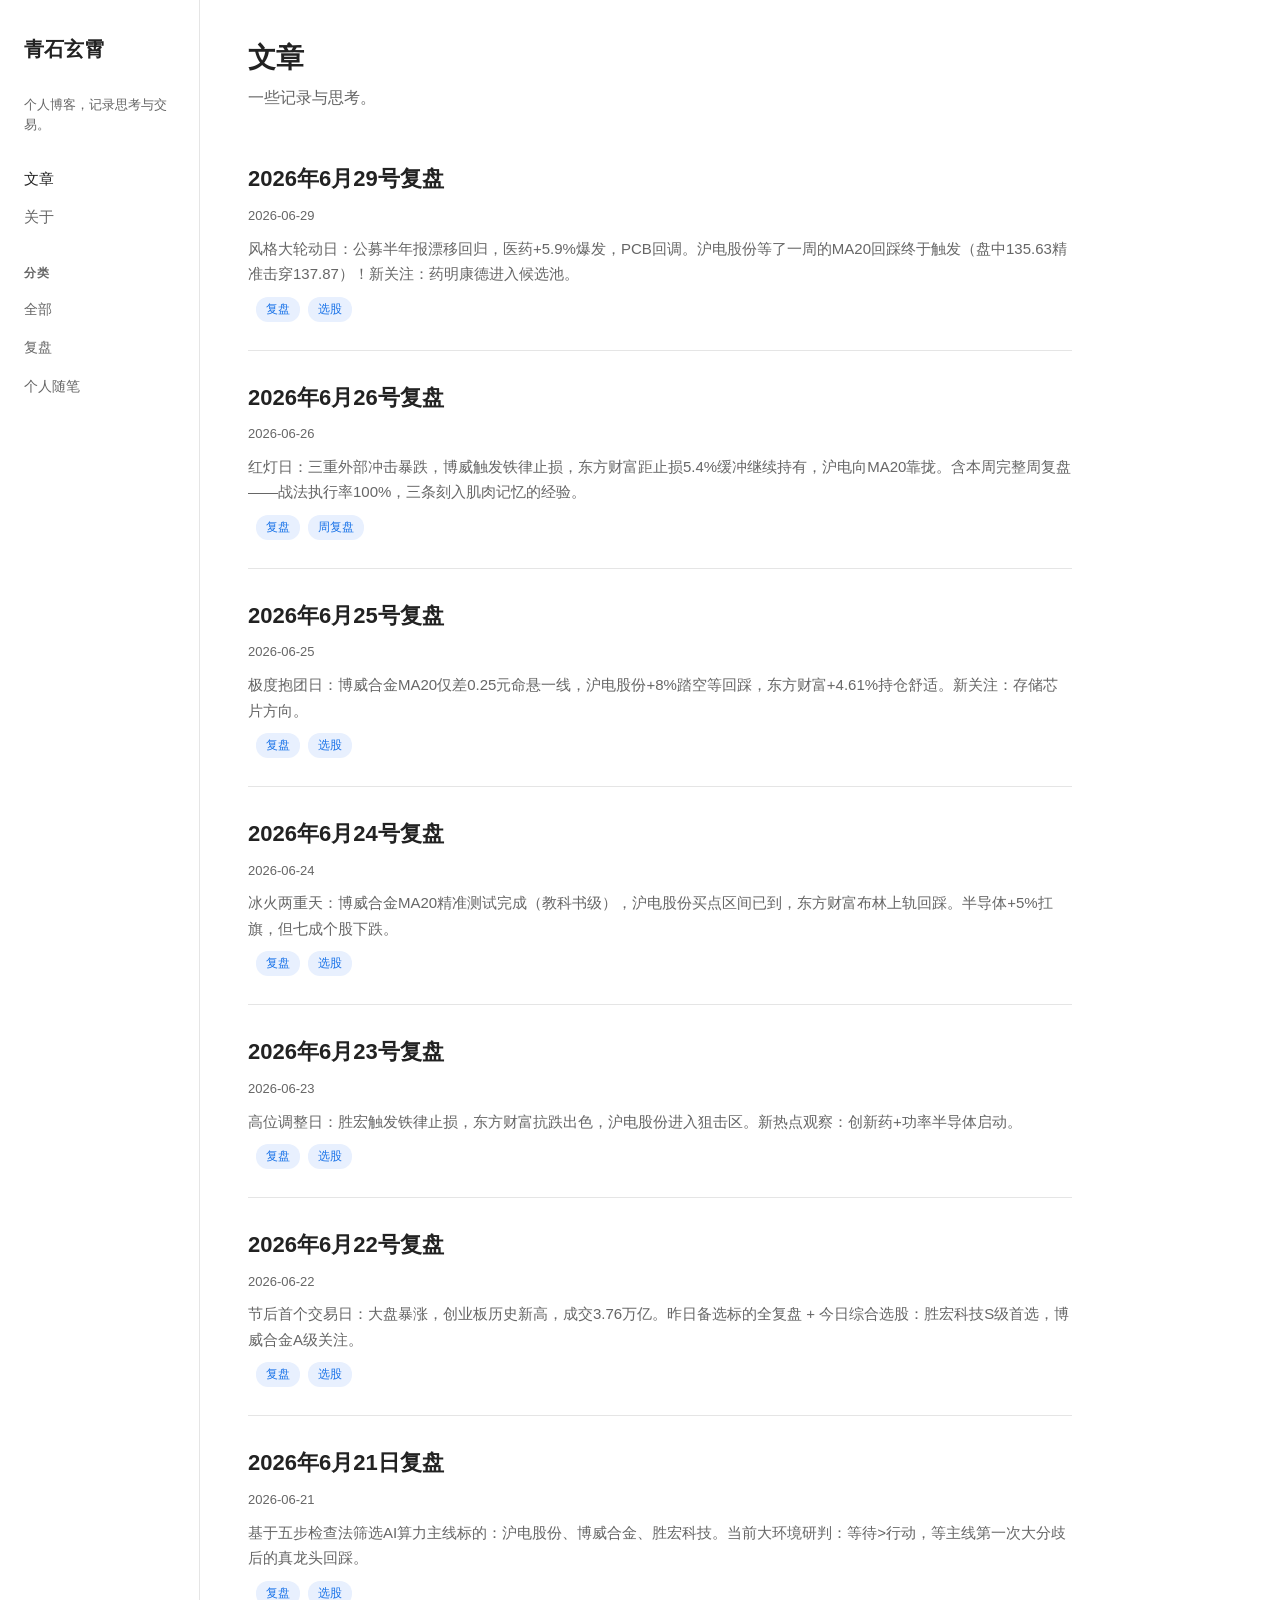
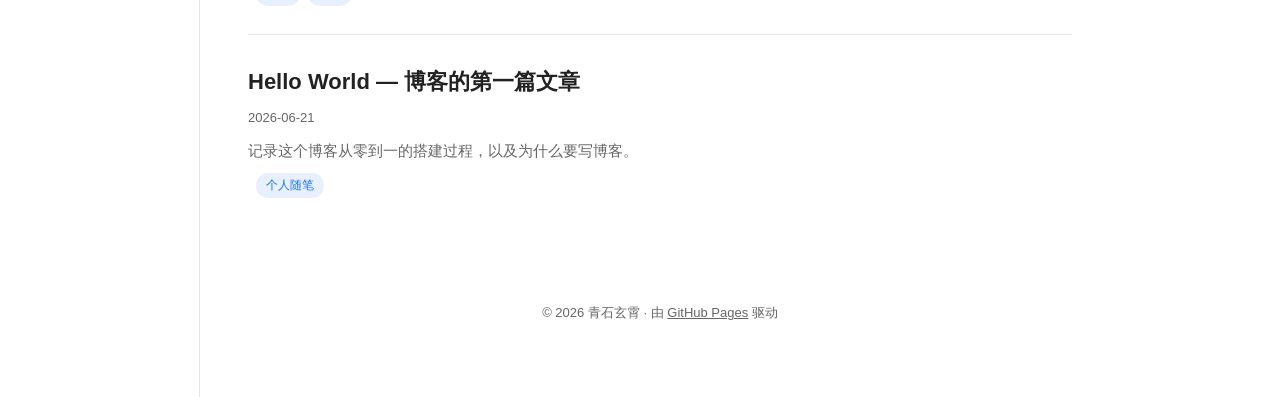
==== commit 1a4156ba: "新增2026年6月29号复盘文章" ====
--- a/index.html
+++ b/index.html
@@ -32,6 +32,28 @@
   </div>
 
   <ul class="post-list">
+    <li class="post-card">
+      <a href="posts/fupan-0629.html">
+        <h2>2026年6月29号复盘</h2>
+        <div class="meta">2026-06-29</div>
+        <p class="excerpt">风格大轮动日：公募半年报漂移回归，医药+5.9%爆发，PCB回调。沪电股份等了一周的MA20回踩终于触发（盘中135.63精准击穿137.87）！新关注：药明康德进入候选池。</p>
+        <div class="tags">
+          <a class="tag" href="?tag=复盘">复盘</a>
+          <a class="tag" href="?tag=选股">选股</a>
+        </div>
+      </a>
+    </li>
+    <li class="post-card">
+      <a href="posts/fupan-0626.html">
+        <h2>2026年6月26号复盘</h2>
+        <div class="meta">2026-06-26</div>
+        <p class="excerpt">红灯日：三重外部冲击暴跌，博威触发铁律止损，东方财富距止损5.4%缓冲继续持有，沪电向MA20靠拢。含本周完整周复盘——战法执行率100%，三条刻入肌肉记忆的经验。</p>
+        <div class="tags">
+          <a class="tag" href="?tag=复盘">复盘</a>
+          <a class="tag" href="?tag=周复盘">周复盘</a>
+        </div>
+      </a>
+    </li>
     <li class="post-card">
       <a href="posts/fupan-0625.html">
         <h2>2026年6月25号复盘</h2>
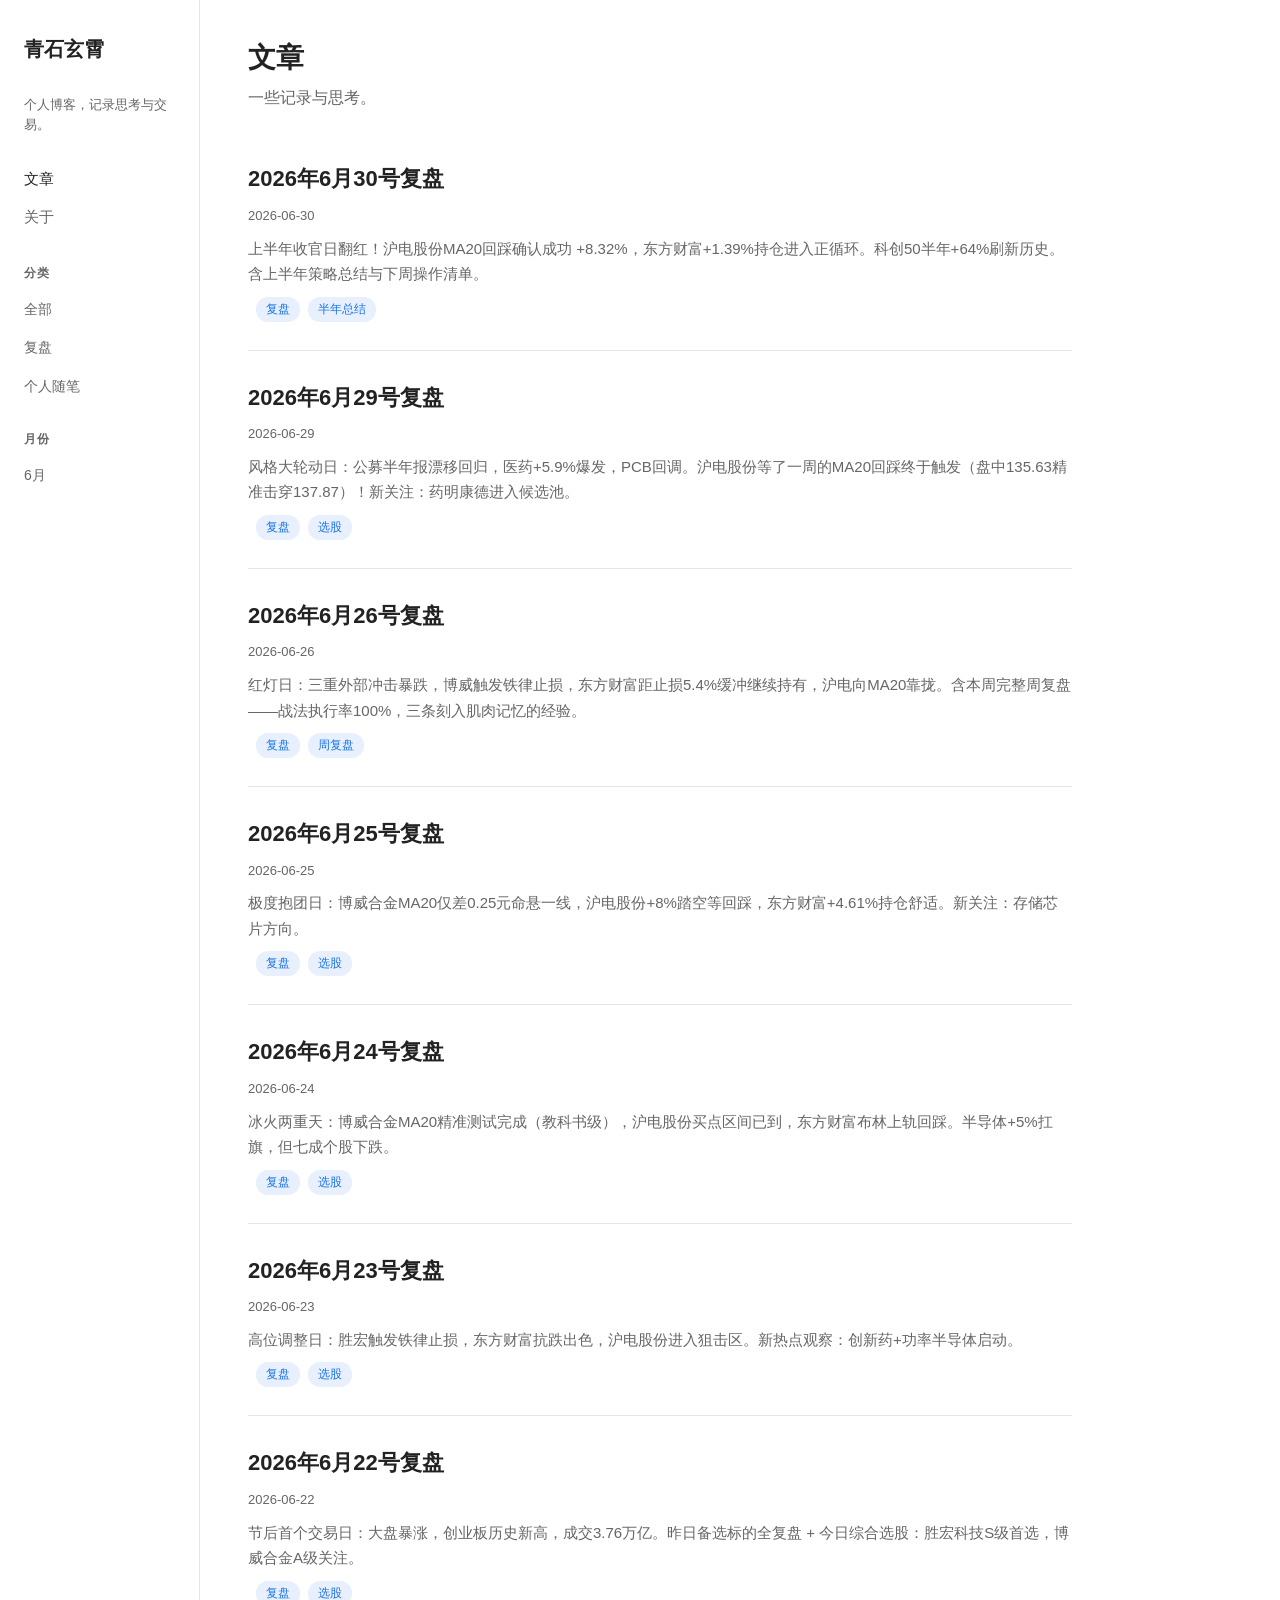
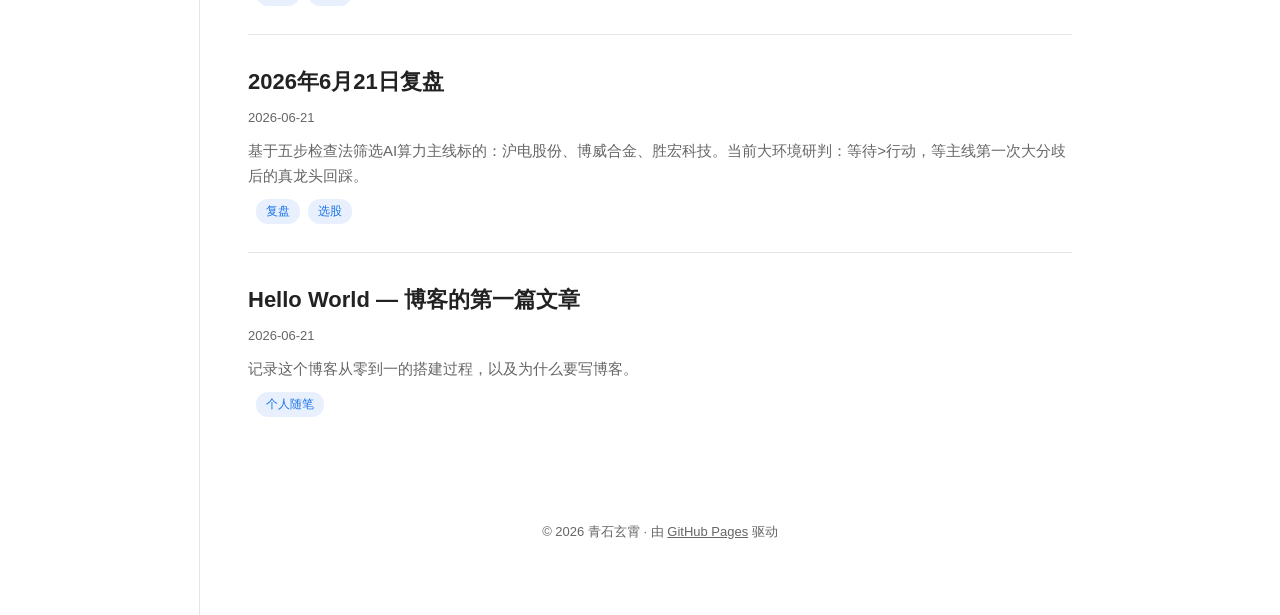
==== commit 746fdc7f: "左侧导航栏增加6月月份筛选" ====
--- a/index.html
+++ b/index.html
@@ -23,6 +23,10 @@
     <a href="?tag=复盘">复盘</a>
     <a href="?tag=个人随笔">个人随笔</a>
   </div>
+  <div class="sidebar-cats">
+    <span class="cat-label">月份</span>
+    <a href="?month=6">6月</a>
+  </div>
 </aside>
 
 <main class="main">
@@ -32,6 +36,17 @@
   </div>
 
   <ul class="post-list">
+    <li class="post-card">
+      <a href="posts/fupan-0630.html">
+        <h2>2026年6月30号复盘</h2>
+        <div class="meta">2026-06-30</div>
+        <p class="excerpt">上半年收官日翻红！沪电股份MA20回踩确认成功 +8.32%，东方财富+1.39%持仓进入正循环。科创50半年+64%刷新历史。含上半年策略总结与下周操作清单。</p>
+        <div class="tags">
+          <a class="tag" href="?tag=复盘">复盘</a>
+          <a class="tag" href="?tag=半年总结">半年总结</a>
+        </div>
+      </a>
+    </li>
     <li class="post-card">
       <a href="posts/fupan-0629.html">
         <h2>2026年6月29号复盘</h2>
@@ -130,27 +145,42 @@
 (function(){
   var params = new URLSearchParams(location.search);
   var tag = params.get('tag');
-  if (!tag) return;
+  var month = params.get('month');
+  if (!tag && !month) return;
   var cards = document.querySelectorAll('.post-card');
   var any = false;
   cards.forEach(function(c){
-    var tags = c.querySelectorAll('.tag');
-    var match = false;
-    tags.forEach(function(t){
-      if (t.textContent.trim() === tag) match = true;
-    });
-    if (!match) { c.style.display = 'none'; }
+    var show = true;
+    if (tag) {
+      var tags = c.querySelectorAll('.tag');
+      var match = false;
+      tags.forEach(function(t){
+        if (t.textContent.trim() === tag) match = true;
+      });
+      if (!match) show = false;
+    }
+    if (month) {
+      var meta = c.querySelector('.meta');
+      if (!meta || meta.textContent.indexOf('2026-0' + month) === -1) show = false;
+    }
+    if (!show) { c.style.display = 'none'; }
     else { any = true; }
   });
+  var label = tag || (month + '月');
   if (!any) {
-    document.querySelector('.hero h1').textContent = '没有「' + tag + '」分类的文章';
+    document.querySelector('.hero h1').textContent = '没有匹配的文章';
     document.querySelector('.hero p').textContent = '';
   } else {
-    document.querySelector('.hero h1').textContent = tag;
+    document.querySelector('.hero h1').textContent = label;
     document.querySelector('.hero p').textContent = '';
   }
   document.querySelectorAll('.sidebar-cats a').forEach(function(a){
-    a.classList.toggle('active', a.getAttribute('href') === '?tag=' + tag);
+    var href = a.getAttribute('href');
+    var isActive = false;
+    if (tag && href === '?tag=' + tag) isActive = true;
+    if (month && href === '?month=' + month) isActive = true;
+    if (!tag && !month && href === './') isActive = true;
+    a.classList.toggle('active', isActive);
   });
 })();
 </script>
